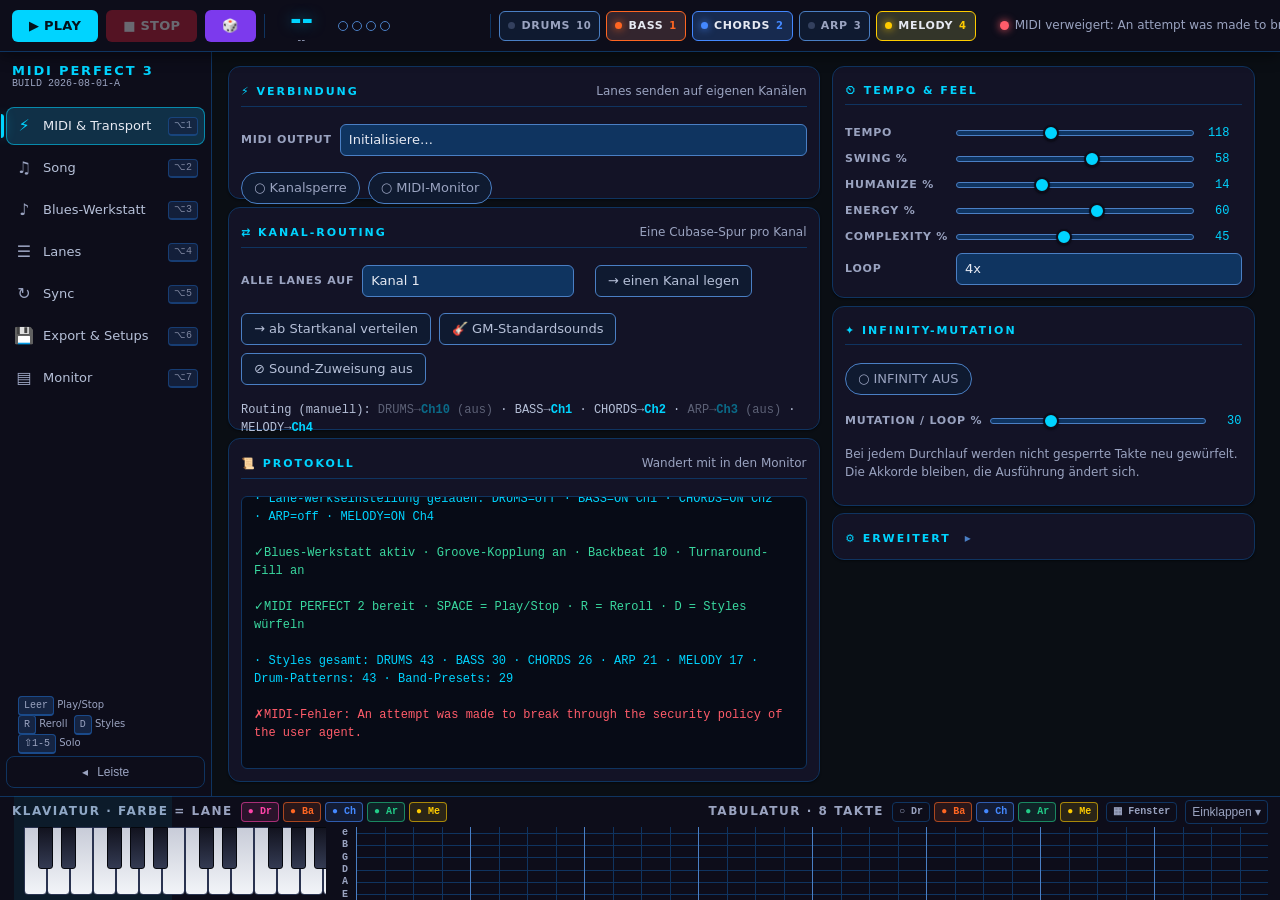
==== index.html @ 86788840 "MIDI PERFECT 3: App (Build 2026-08-01-G) + Pages-Weiterleitung Worker-Scheduler gegen Hintergrund-Dr" ====
<!DOCTYPE html>
<html lang="en">
<head>
<meta charset="utf-8">
<title>MIDI PERFECT 3</title>
<meta name="viewport" content="width=device-width, initial-scale=1">
<meta name="description" content="Multi-lane MIDI generator in a single HTML file. Seven sections, persistent transport, no scrolling. Web MIDI, MIDI Clock and MMC sync with Cubase, SMF export.">
<link rel="canonical" href="https://gunthernuyken.github.io/midi-perfect-3/MIDI-PERFECT-3.html">
<meta http-equiv="refresh" content="0; url=MIDI-PERFECT-3.html">
<style>
body{margin:0;min-height:100vh;display:grid;place-items:center;background:#0a0e14;color:#e6ebf1;
     font:16px/1.6 -apple-system,BlinkMacSystemFont,"Segoe UI",Roboto,sans-serif;text-align:center;padding:24px}
a{color:#4fb0ff}
</style>
</head>
<body>
<div>
<h1>MIDI PERFECT 3</h1>
<p>Loading the application&hellip;</p>
<p>If nothing happens: <a href="MIDI-PERFECT-3.html">open MIDI-PERFECT-3.html</a></p>
<p style="color:#94a3b3;font-size:14px">Requires Chrome or Edge — Web MIDI is not implemented in Safari or Firefox.</p>
<p style="color:#94a3b3;font-size:14px"><a href="https://gunthernuyken.github.io/midi-perfect/MIDI-PERFECT-2.html">Version 2</a></p>
</div>
<script>location.replace('MIDI-PERFECT-3.html');</script>
</body>
</html>
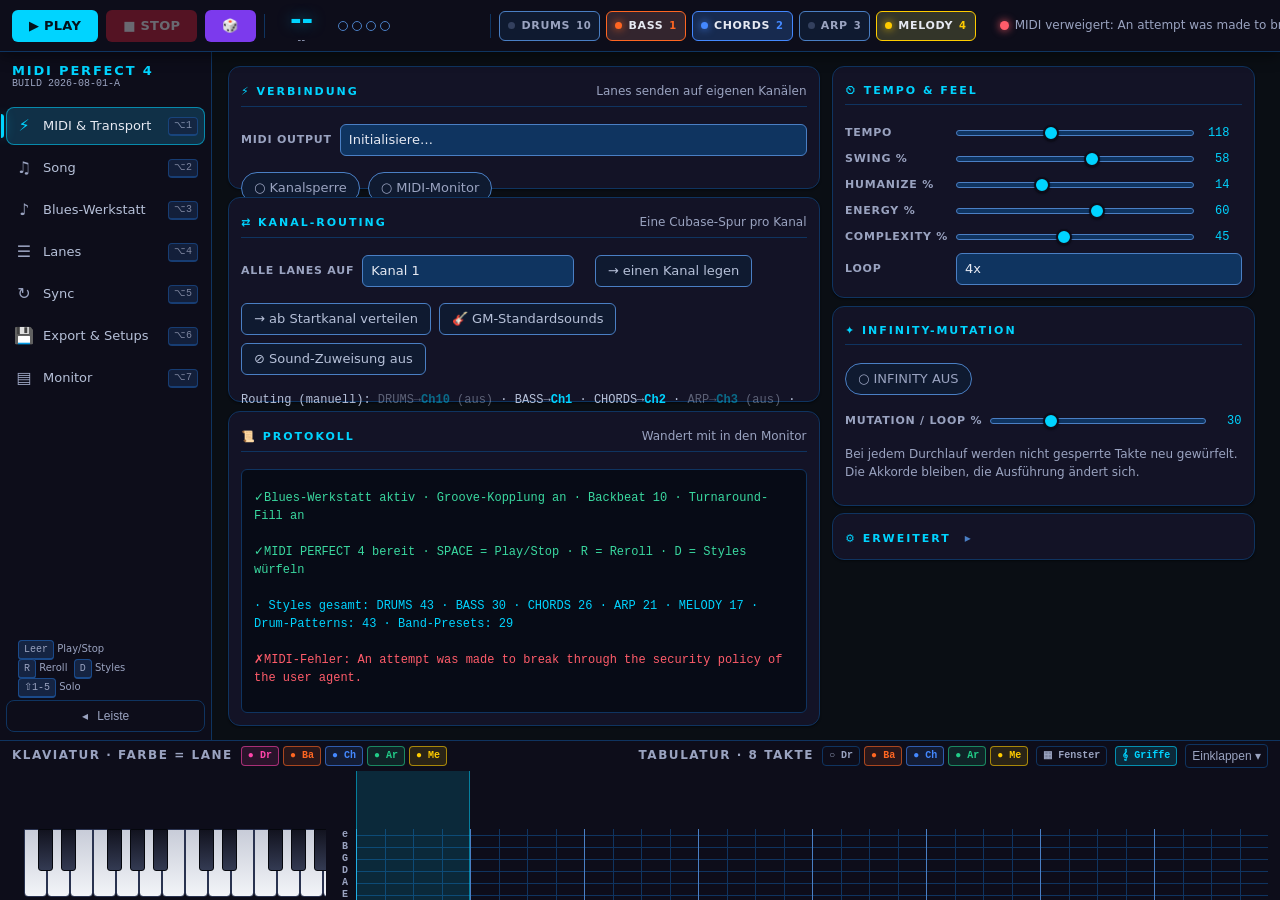
==== commit a931aa06: "MIDI PERFECT 4: Versionsschnitt (Build A), index auf v4" ====
--- a/index.html
+++ b/index.html
@@ -2,11 +2,11 @@
 <html lang="en">
 <head>
 <meta charset="utf-8">
-<title>MIDI PERFECT 3</title>
+<title>MIDI PERFECT 4</title>
 <meta name="viewport" content="width=device-width, initial-scale=1">
-<meta name="description" content="Multi-lane MIDI generator in a single HTML file. Seven sections, persistent transport, no scrolling. Web MIDI, MIDI Clock and MMC sync with Cubase, SMF export.">
-<link rel="canonical" href="https://gunthernuyken.github.io/midi-perfect-3/MIDI-PERFECT-3.html">
-<meta http-equiv="refresh" content="0; url=MIDI-PERFECT-3.html">
+<meta name="description" content="Multi-lane MIDI generator in a single HTML file. Seven sections, tablature with chord shapes, Web MIDI, MIDI Clock and MMC sync with Cubase, SMF export.">
+<link rel="canonical" href="https://gunthernuyken.github.io/midi-perfect-3/MIDI-PERFECT-4.html">
+<meta http-equiv="refresh" content="0; url=MIDI-PERFECT-4.html">
 <style>
 body{margin:0;min-height:100vh;display:grid;place-items:center;background:#0a0e14;color:#e6ebf1;
      font:16px/1.6 -apple-system,BlinkMacSystemFont,"Segoe UI",Roboto,sans-serif;text-align:center;padding:24px}
@@ -15,12 +15,12 @@
 </head>
 <body>
 <div>
-<h1>MIDI PERFECT 3</h1>
+<h1>MIDI PERFECT 4</h1>
 <p>Loading the application&hellip;</p>
-<p>If nothing happens: <a href="MIDI-PERFECT-3.html">open MIDI-PERFECT-3.html</a></p>
-<p style="color:#94a3b3;font-size:14px">Requires Chrome or Edge — Web MIDI is not implemented in Safari or Firefox.</p>
-<p style="color:#94a3b3;font-size:14px"><a href="https://gunthernuyken.github.io/midi-perfect/MIDI-PERFECT-2.html">Version 2</a></p>
+<p>If nothing happens: <a href="MIDI-PERFECT-4.html">open MIDI-PERFECT-4.html</a></p>
+<p style="color:#94a3b3;font-size:14px">Requires Chrome or Edge &mdash; Web MIDI is not implemented in Safari or Firefox.</p>
+<p style="color:#94a3b3;font-size:14px"><a href="MIDI-PERFECT-3.html">Version 3 (frozen)</a> &middot; <a href="https://gunthernuyken.github.io/midi-perfect/MIDI-PERFECT-2.html">Version 2</a></p>
 </div>
-<script>location.replace('MIDI-PERFECT-3.html');</script>
+<script>location.replace('MIDI-PERFECT-4.html');</script>
 </body>
 </html>
